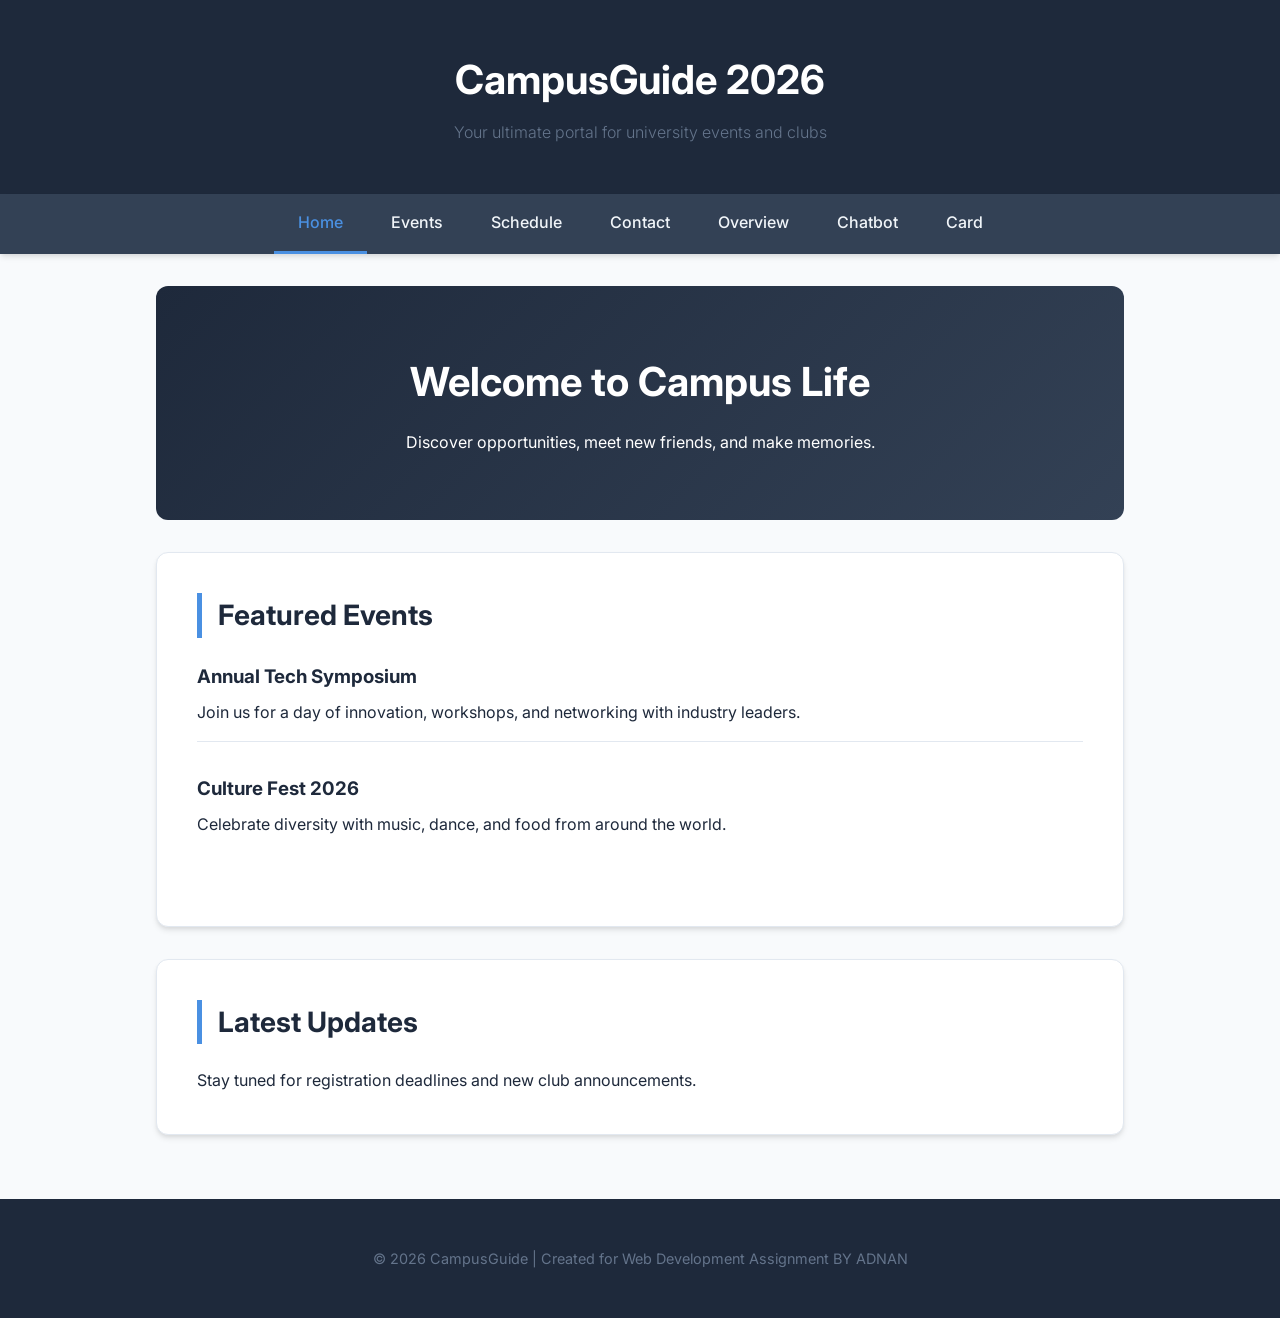
==== index.html @ ca6a7390 "HW1" ====
<!DOCTYPE html>
<html lang="en">
<head>
    <meta charset="UTF-8">
    <meta name="viewport" content="width=device-width, initial-scale=1.0">
    <title>CampusGuide 2026 - Home</title>
    <link rel="stylesheet" href="styles.css">
    <link rel="preconnect" href="https://fonts.googleapis.com">
    <link rel="preconnect" href="https://fonts.gstatic.com" crossorigin>
    <link href="https://fonts.googleapis.com/css2?family=Inter:wght@300;400;500;600;700&display=swap" rel="stylesheet">
    <!-- Demonstration of Internal CSS Rule -->
    <style>
        .hero-banner {
            background: linear-gradient(135deg, #1e293b 0%, #334155 100%);
            color: white;
            padding: 4rem 2rem;
            text-align: center;
            border-radius: var(--radius);
            margin-bottom: 2rem;
        }
        .hero-banner h2 {
            border: none;
            padding: 0;
            color: white;
            font-size: 2.5rem;
            margin-bottom: 1rem;
        }
    </style>
</head>
<body>
    <a href="#main-content" class="skip-link">Skip to main content</a>
    <header>    
        <h1>CampusGuide 2026</h1>
        <p>Your ultimate portal for university events and clubs</p>
    </header>
    
    <nav aria-label="Main navigation">
        <ul>
            <li><a href="index.html" aria-current="page">Home</a></li>
            <li><a href="content.html">Events</a></li>
            <li><a href="data.html">Schedule</a></li>
            <li><a href="contact.html">Contact</a></li>
            <li><a href="overview.html">Overview</a></li>
            <li><a href="chatbot.html">Chatbot</a></li>
            <li><a href="card.html">Card</a></li>
        </ul>
    </nav>

    <main id="main-content">
        <div class="hero-banner">
            <h2>Welcome to Campus Life</h2>
            <p>Discover opportunities, meet new friends, and make memories.</p>
        </div>

        <section>
            <h2>Featured Events</h2>
            <article>
                <h3>Annual Tech Symposium</h3>
                <p>Join us for a day of innovation, workshops, and networking with industry leaders.</p>
            </article>
            <article>
                <h3>Culture Fest 2026</h3>
                <p>Celebrate diversity with music, dance, and food from around the world.</p>
            </article>
        </section>

        <section>
            <h2>Latest Updates</h2>
            <p>Stay tuned for registration deadlines and new club announcements.</p>
        </section>
    </main>
    
    <footer>
        <p>&copy; 2026 CampusGuide | Created for Web Development Assignment BY ADNAN</p>
    </footer>
</body>
</html>
---- styles.css ----
/* Global Reset & Variables */
:root {
    --primary-color: #4a90e2;
    --primary-hover: #357abd;
    --bg-color: #f8fafc;
    --card-bg: #ffffff;
    --text-color: #1e293b;
    --text-light: #64748b;
    --header-bg: #1e293b;
    --nav-bg: #334155;
    --border-color: #e2e8f0;
    --shadow: 0 4px 6px -1px rgba(0, 0, 0, 0.1), 0 2px 4px -1px rgba(0, 0, 0, 0.06);
    --radius: 12px;
    --font-main: 'Inter', system-ui, -apple-system, sans-serif;
}

* {
    margin: 0;
    padding: 0;
    box-sizing: border-box;
}

body {
    font-family: var(--font-main);
    line-height: 1.6;
    background-color: var(--bg-color);
    color: var(--text-color);
    padding: 0;
}

/* Accessibility */
.skip-link {
    position: absolute;
    top: -100px;
    left: 0;
    background: var(--primary-color);
    color: white;
    padding: 1rem;
    z-index: 1000;
    transition: top 0.3s;
}

.skip-link:focus {
    top: 0;
}

/* Header & Navigation */
header {
    background-color: var(--header-bg);
    color: white;
    padding: 3rem 1rem;
    text-align: center;
}

header h1 {
    font-size: 2.5rem;
    margin-bottom: 0.5rem;
}

header p {
    color: var(--text-light);
    font-weight: 300;
}

nav {
    background-color: var(--nav-bg);
    position: sticky;
    top: 0;
    z-index: 100;
    box-shadow: var(--shadow);
}

nav ul {
    list-style: none;
    display: flex;
    justify-content: center;
    flex-wrap: wrap;
    max-width: 1200px;
    margin: 0 auto;
}

nav a {
    color: #f1f5f9;
    text-decoration: none;
    padding: 1rem 1.5rem;
    display: block;
    font-weight: 500;
    transition: all 0.3s ease;
}

nav a:hover {
    background-color: var(--nav-bg);
    color: var(--primary-color);
}

nav a[aria-current="page"] {
    border-bottom: 3px solid var(--primary-color);
    color: var(--primary-color);
}

/* Layout */
main {
    margin: 2rem auto;
    max-width: 1000px;
    padding: 0 1rem;
}

section {
    background: var(--card-bg);
    padding: 2.5rem;
    margin-bottom: 2rem;
    border-radius: var(--radius);
    box-shadow: var(--shadow);
    border: 1px solid var(--border-color);
}

h2 {
    font-size: 1.75rem;
    margin-bottom: 1.5rem;
    color: var(--header-bg);
    border-left: 5px solid var(--primary-color);
    padding-left: 1rem;
}

/* Articles & Content */
article {
    margin-bottom: 2rem;
    padding-bottom: 1rem;
    border-bottom: 1px solid var(--border-color);
}

article:last-of-type {
    border-bottom: none;
}

article h3 {
    margin-bottom: 0.5rem;
}

/* Tables */
.table-container {
    overflow-x: auto;
    margin-top: 1rem;
}

table {
    width: 100%;
    border-collapse: separate;
    border-spacing: 0;
    margin-top: 1rem;
    border: 1px solid var(--border-color);
    border-radius: var(--radius);
    overflow: hidden;
}

caption {
    font-weight: 600;
    padding: 1rem;
    background: #f1f5f9;
    border-bottom: 1px solid var(--border-color);
}

th, td {
    padding: 1rem;
    text-align: left;
}

th {
    background-color: var(--header-bg);
    color: white;
    font-weight: 600;
    text-transform: uppercase;
    font-size: 0.85rem;
    letter-spacing: 0.05em;
}

td {
    border-bottom: 1px solid var(--border-color);
}

tr:last-child td {
    border-bottom: none;
}

/* Demonstration of :nth-child requirement */
tr:nth-child(even) {
    background-color: #f8fafc;
}

tr:hover {
    background-color: #f1f5f9;
}

/* Forms */
fieldset {
    border: 1px solid var(--border-color);
    border-radius: var(--radius);
    padding: 1.5rem;
    margin-bottom: 1.5rem;
}

legend {
    font-weight: 700;
    padding: 0 0.5rem;
    color: var(--primary-color);
}

label {
    display: block;
    margin-bottom: 0.5rem;
    font-weight: 500;
    font-size: 0.9rem;
}

input, select, textarea {
    width: 100%;
    padding: 0.75rem;
    margin-bottom: 1.25rem;
    border: 1.5px solid var(--border-color);
    border-radius: 8px;
    font-family: inherit;
    font-size: 1rem;
    transition: border-color 0.3s;
}

input:focus, select:focus, textarea:focus {
    outline: none;
    border-color: var(--primary-color);
    box-shadow: 0 0 0 3px rgba(74, 144, 226, 0.1);
}

button {
    background-color: var(--primary-color);
    color: white;
    padding: 0.75rem 2rem;
    border: none;
    border-radius: 8px;
    font-weight: 600;
    cursor: pointer;
    transition: all 0.3s;
    width: auto;
}

button:hover {
    background-color: var(--primary-hover);
    transform: translateY(-1px);
    box-shadow: 0 4px 12px rgba(74, 144, 226, 0.3);
}

/* Footer */
footer {
    text-align: center;
    padding: 3rem 1rem;
    background-color: var(--header-bg);
    color: white;
    margin-top: 4rem;
}

footer p {
    color: var(--text-light);
    font-size: 0.9rem;
}

/* Media Queries */
@media (max-width: 768px) {
    header h1 {
        font-size: 2rem;
    }
    
    nav ul {
        flex-direction: column;
    }
    
    nav a {
        text-align: center;
        padding: 0.75rem;
        border-bottom: 1px solid rgba(255, 255, 255, 0.05);
    }
    
    section {
        padding: 1.5rem;
    }
}
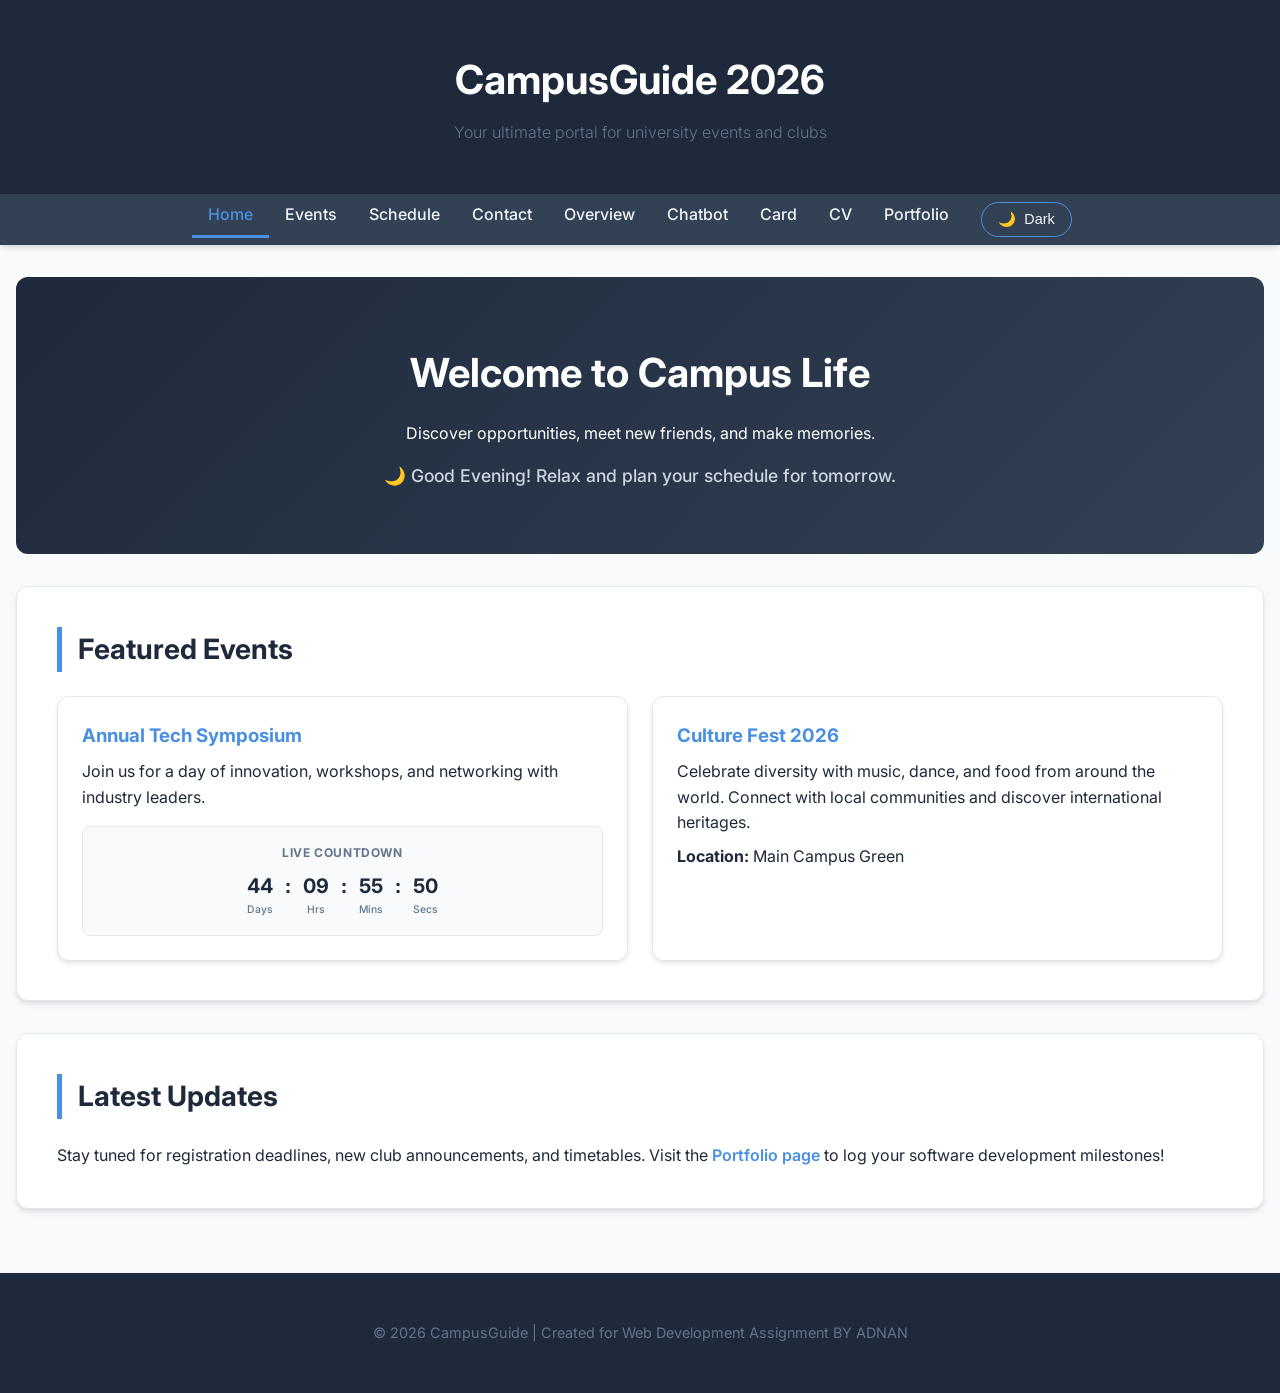
==== commit b3607809: "Fix table layout and full‑width page styling" ====
--- a/index.html
+++ b/index.html
@@ -5,6 +5,7 @@
     <meta name="viewport" content="width=device-width, initial-scale=1.0">
     <title>CampusGuide 2026 - Home</title>
     <link rel="stylesheet" href="styles.css">
+    <script src="theme.js"></script>
     <link rel="preconnect" href="https://fonts.googleapis.com">
     <link rel="preconnect" href="https://fonts.gstatic.com" crossorigin>
     <link href="https://fonts.googleapis.com/css2?family=Inter:wght@300;400;500;600;700&display=swap" rel="stylesheet">
@@ -43,6 +44,14 @@
             <li><a href="overview.html">Overview</a></li>
             <li><a href="chatbot.html">Chatbot</a></li>
             <li><a href="card.html">Card</a></li>
+            <li><a href="cv.html">CV</a></li>
+            <li><a href="portfolio.html">Portfolio</a></li>
+            <li class="theme-toggle-container">
+                <button id="theme-toggle" class="theme-toggle-btn" aria-label="Toggle dark mode">
+                    <span class="theme-icon" aria-hidden="true">🌙</span>
+                    <span class="theme-text">Dark</span>
+                </button>
+            </li>
         </ul>
     </nav>
 
@@ -52,26 +61,46 @@
             <p>Discover opportunities, meet new friends, and make memories.</p>
         </div>
 
-        <section>
-            <h2>Featured Events</h2>
-            <article>
-                <h3>Annual Tech Symposium</h3>
-                <p>Join us for a day of innovation, workshops, and networking with industry leaders.</p>
-            </article>
-            <article>
-                <h3>Culture Fest 2026</h3>
-                <p>Celebrate diversity with music, dance, and food from around the world.</p>
-            </article>
+        <section aria-labelledby="featured-events-heading">
+            <h2 id="featured-events-heading">Featured Events</h2>
+            <div style="display: grid; grid-template-columns: repeat(auto-fit, minmax(280px, 1fr)); gap: 1.5rem; margin-top: 1rem;">
+                <article class="info-card" style="background: var(--card-bg); border: 1px solid var(--border-color); border-radius: var(--radius); padding: 1.5rem; box-shadow: var(--shadow); margin-bottom: 0; border-bottom: none;">
+                    <h3 style="color: var(--primary-color); margin-bottom: 0.5rem;">Annual Tech Symposium</h3>
+                    <p>Join us for a day of innovation, workshops, and networking with industry leaders.</p>
+                    
+                    <!-- Live Countdown Widget (Visual Enhancement) -->
+                    <div class="countdown-card" style="background: var(--bg-color); padding: 1rem; border-radius: 8px; border: 1px solid var(--border-color); text-align: center; margin-top: 1rem;">
+                        <span style="font-size: 0.75rem; font-weight: 700; color: var(--text-light); text-transform: uppercase; letter-spacing: 0.05em; display: block; margin-bottom: 0.5rem;">Live Countdown</span>
+                        <div id="tech-symposium-countdown" style="display: flex; justify-content: center; gap: 0.75rem; font-size: 1.25rem; font-weight: 700; color: var(--text-color);">
+                            <div><span id="cd-days">00</span><div style="font-size: 0.65rem; font-weight: 500; color: var(--text-light);">Days</div></div>
+                            <div>:</div>
+                            <div><span id="cd-hours">00</span><div style="font-size: 0.65rem; font-weight: 500; color: var(--text-light);">Hrs</div></div>
+                            <div>:</div>
+                            <div><span id="cd-mins">00</span><div style="font-size: 0.65rem; font-weight: 500; color: var(--text-light);">Mins</div></div>
+                            <div>:</div>
+                            <div><span id="cd-secs">00</span><div style="font-size: 0.65rem; font-weight: 500; color: var(--text-light);">Secs</div></div>
+                        </div>
+                    </div>
+                </article>
+                
+                <article class="info-card" style="background: var(--card-bg); border: 1px solid var(--border-color); border-radius: var(--radius); padding: 1.5rem; box-shadow: var(--shadow); margin-bottom: 0; border-bottom: none;">
+                    <h3 style="color: var(--primary-color); margin-bottom: 0.5rem;">Culture Fest 2026</h3>
+                    <p>Celebrate diversity with music, dance, and food from around the world. Connect with local communities and discover international heritages.</p>
+                    <p style="margin-top: 0.5rem;"><strong>Location:</strong> Main Campus Green</p>
+                </article>
+            </div>
         </section>
 
-        <section>
-            <h2>Latest Updates</h2>
-            <p>Stay tuned for registration deadlines and new club announcements.</p>
+        <section aria-labelledby="updates-heading">
+            <h2 id="updates-heading">Latest Updates</h2>
+            <p>Stay tuned for registration deadlines, new club announcements, and timetables. Visit the <a href="portfolio.html" style="color: var(--primary-color); font-weight: 600; text-decoration: none;">Portfolio page</a> to log your software development milestones!</p>
         </section>
     </main>
     
     <footer>
         <p>&copy; 2026 CampusGuide | Created for Web Development Assignment BY ADNAN</p>
     </footer>
+
+    <script src="index.js"></script>
 </body>
 </html>
--- a/styles.css
+++ b/styles.css
@@ -12,6 +12,21 @@
     --shadow: 0 4px 6px -1px rgba(0, 0, 0, 0.1), 0 2px 4px -1px rgba(0, 0, 0, 0.06);
     --radius: 12px;
     --font-main: 'Inter', system-ui, -apple-system, sans-serif;
+    --transition-speed: 0.3s;
+    --heading-color: var(--header-bg);
+}
+
+/* Dark Theme Variables */
+html.dark-theme {
+    --bg-color: #0f172a;        /* Slate 900 */
+    --card-bg: #1e293b;         /* Slate 800 */
+    --text-color: #f8fafc;      /* Slate 50 */
+    --text-light: #94a3b8;      /* Slate 400 */
+    --header-bg: #020617;       /* Slate 955 */
+    --nav-bg: #0f172a;          /* Slate 900 */
+    --border-color: #334155;    /* Slate 700 */
+    --shadow: 0 4px 6px -1px rgba(0, 0, 0, 0.5), 0 2px 4px -1px rgba(0, 0, 0, 0.3);
+    --heading-color: var(--text-color);
 }
 
 * {
@@ -55,6 +70,19 @@
 header h1 {
     font-size: 2.5rem;
     margin-bottom: 0.5rem;
+}
+
+/* Responsive Header Font Size */
+@media (max-width: 600px) {
+    header h1 {
+        font-size: 2rem;
+    }
+}
+
+/* Ensure navigation does not overflow */
+nav ul {
+    overflow-x: auto;
+    -webkit-overflow-scrolling: touch;
 }
 
 header p {
@@ -79,19 +107,29 @@
     margin: 0 auto;
 }
 
-nav a {
-    color: #f1f5f9;
-    text-decoration: none;
-    padding: 1rem 1.5rem;
-    display: block;
-    font-weight: 500;
-    transition: all 0.3s ease;
-}
-
-nav a:hover {
-    background-color: var(--nav-bg);
-    color: var(--primary-color);
-}
+    nav a {
+        color: #f1f5f9;
+        text-decoration: none;
+        padding: 0.5rem 1rem; /* reduced padding for mobile */
+        display: block;
+        font-weight: 500;
+        transition: all 0.3s ease;
+    }
+
+    nav {
+        overflow-x: hidden;
+    }
+    
+    .theme-toggle-btn {
+        color: var(--text-color);
+        border-color: var(--primary-color);
+    }
+    
+    html.dark-theme .theme-toggle-btn {
+        background: var(--card-bg);
+        color: var(--text-color);
+    }
+
 
 nav a[aria-current="page"] {
     border-bottom: 3px solid var(--primary-color);
@@ -101,7 +139,8 @@
 /* Layout */
 main {
     margin: 2rem auto;
-    max-width: 1000px;
+    max-width: 100%;
+    width: 100%;
     padding: 0 1rem;
 }
 
@@ -117,7 +156,7 @@
 h2 {
     font-size: 1.75rem;
     margin-bottom: 1.5rem;
-    color: var(--header-bg);
+    color: var(--heading-color);
     border-left: 5px solid var(--primary-color);
     padding-left: 1rem;
 }
@@ -140,6 +179,7 @@
 /* Tables */
 .table-container {
     overflow-x: auto;
+    width: 100%;
     margin-top: 1rem;
 }
 
@@ -220,7 +260,9 @@
     border-radius: 8px;
     font-family: inherit;
     font-size: 1rem;
-    transition: border-color 0.3s;
+    transition: border-color 0.3s, background-color var(--transition-speed) ease, color var(--transition-speed) ease;
+    background-color: var(--card-bg);
+    color: var(--text-color);
 }
 
 input:focus, select:focus, textarea:focus {
@@ -281,3 +323,95 @@
         padding: 1.5rem;
     }
 }
+
+/* Focus Indicator Styles (Accessibility) */
+a:focus-visible,
+button:focus-visible,
+input:focus-visible,
+select:focus-visible,
+textarea:focus-visible {
+    outline: 3px solid var(--primary-color) !important;
+    outline-offset: 3px !important;
+}
+
+/* Theme Toggle Button Styles */
+.theme-toggle-container {
+    display: flex;
+    align-items: center;
+    justify-content: center;
+    padding: 0 1rem;
+}
+
+.theme-toggle-btn {
+    display: flex;
+    align-items: center;
+    gap: 0.5rem;
+    background: transparent;
+    border: 1px solid var(--primary-color);
+    color: #f1f5f9;
+    padding: 0.5rem 1rem;
+    font-size: 0.9rem;
+    border-radius: 20px;
+    cursor: pointer;
+    font-weight: 500;
+    transition: all 0.3s ease;
+    width: auto;
+    margin: 0.5rem 0;
+}
+
+.theme-toggle-btn:hover {
+    background-color: var(--primary-color);
+    color: white;
+    box-shadow: 0 0 10px rgba(74, 144, 226, 0.4);
+    transform: none;
+}
+
+html.dark-theme th {
+    background-color: #020617;
+}
+
+html.dark-theme tr:nth-child(even) {
+    background-color: #1e293b;
+}
+
+html.dark-theme tr:hover {
+    background-color: #334155;
+}
+
+html.dark-theme caption {
+    background: #0f172a;
+    color: var(--text-color);
+}
+
+/* Form Validation Helper Classes */
+.error-message {
+    color: #f43f5e;
+    font-size: 0.85rem;
+    margin-top: -0.75rem;
+    margin-bottom: 1rem;
+    font-weight: 500;
+    display: none; /* Hidden by default */
+}
+
+.error-message.visible {
+    display: block;
+}
+
+.input-error {
+    border-color: #f43f5e !important;
+    background-color: #fff1f2;
+}
+
+html.dark-theme .input-error {
+    background-color: #4c0519;
+}
+
+.input-success {
+    border-color: #10b981 !important;
+}
+
+/* Theme Switch Transition */
+body, section, header, nav, footer, a, button, input, select, textarea, th, td, tr, caption, .info-card, .profile-summary {
+    transition: background-color var(--transition-speed) ease, color var(--transition-speed) ease, border-color var(--transition-speed) ease, transform 0.3s ease, box-shadow 0.3s ease;
+}
+
